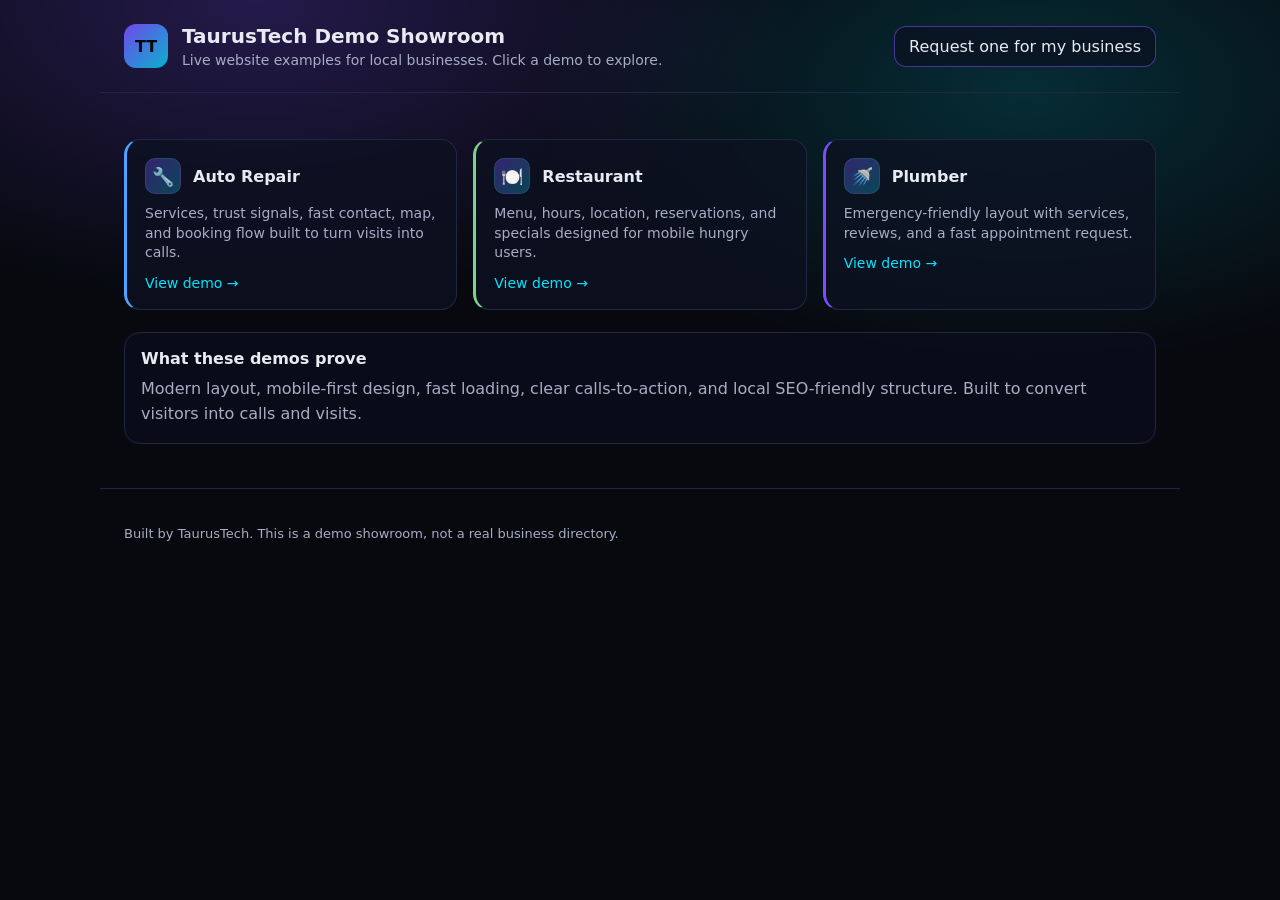
==== index.html @ b0ab9030 "Refactor CSS for improved readability and structure; enhance HTML demo cards with icons and updated " ====
<!doctype html>
<html lang="en">
<head>
  <meta charset="utf-8" />
  <meta name="viewport" content="width=device-width, initial-scale=1" />
  <title>TaurusTech Demos</title>
  <link rel="stylesheet" href="/assets/css/showroom.css" />
</head>
<body>

  <header class="wrap header">
    <div class="brand">
      <div class="logo">TT</div>
      <div class="title">
        <h1>TaurusTech Demo Showroom</h1>
        <p>Live website examples for local businesses. Click a demo to explore.</p>
      </div>
    </div>

    <a
      class="cta"
      href="mailto:keith.casko@gmail.com?subject=Website%20Demo%20Request">
      Request one for my business
    </a>
  </header>

  <main class="wrap">
    <section class="grid">

      <a class="card auto" href="https://auto-repair.taurustech.me/" target="_blank">
        <div class="card-head">
          <span class="icon">🔧</span>
          <h2>Auto Repair</h2>
        </div>
        <p>
          Services, trust signals, fast contact, map, and booking flow built to
          turn visits into calls.
        </p>
        <span class="card-link">View demo →</span>
      </a>

      <a class="card restaurant" href="https://restaurant.taurustech.me/" target="_blank">
        <div class="card-head">
          <span class="icon">🍽️</span>
          <h2>Restaurant</h2>
        </div>
        <p>
          Menu, hours, location, reservations, and specials designed for
          mobile hungry users.
        </p>
        <span class="card-link">View demo →</span>
      </a>

      <a class="card plumber" href="https://plumber.taurustech.me/" target="_blank">
        <div class="card-head">
          <span class="icon">🚿</span>
          <h2>Plumber</h2>
        </div>
        <p>
          Emergency-friendly layout with services, reviews, and a fast
          appointment request.
        </p>
        <span class="card-link">View demo →</span>
      </a>

    </section>

    <section class="notes">
      <h3>What these demos prove</h3>
      <p>
        Modern layout, mobile-first design, fast loading, clear calls-to-action,
        and local SEO-friendly structure. Built to convert visitors into calls
        and visits.
      </p>
    </section>
  </main>

  <footer class="wrap footer">
    <p>
      Built by TaurusTech. This is a demo showroom, not a real business directory.
    </p>
  </footer>

</body>
</html>
---- assets/css/showroom.css ----
:root{
  --bg:#07090f;
  --panel:#0c1020;
  --text:#e8eaf2;
  --muted:#a7adc3;
  --line:#1f2745;
  --accent:#7c4dff;
  --accent2:#00e5ff;
}

*{box-sizing:border-box}
html,body{height:100%}

body{
  margin:0;
  font-family: ui-sans-serif, system-ui, -apple-system, Segoe UI, Roboto, Arial, sans-serif;
  background:
    radial-gradient(900px 500px at 20% 0%, rgba(124,77,255,.25), transparent 60%),
    radial-gradient(900px 500px at 80% 10%, rgba(0,229,255,.16), transparent 55%),
    var(--bg);
  color:var(--text);
}

.wrap{
  max-width:1080px;
  margin:0 auto;
  padding:24px;
}

/* Header */

.header{
  display:flex;
  align-items:center;
  justify-content:space-between;
  gap:16px;
  border-bottom:1px solid var(--line);
}

.brand{
  display:flex;
  gap:14px;
  align-items:center;
}

.logo{
  width:44px;
  height:44px;
  border-radius:12px;
  display:grid;
  place-items:center;
  background: linear-gradient(135deg, rgba(124,77,255,.9), rgba(0,229,255,.75));
  color:#05060a;
  font-weight:800;
}

.title h1{
  font-size:20px;
  margin:0;
}

.title p{
  margin:4px 0 0;
  color:var(--muted);
  font-size:14px;
}

.cta{
  text-decoration:none;
  padding:10px 14px;
  border-radius:12px;
  border:1px solid rgba(124,77,255,.55);
  color:var(--text);
  background: rgba(12,16,32,.7);
}
.cta:hover{
  border-color:rgba(0,229,255,.55);
}

/* Grid */

.grid{
  margin-top:22px;
  display:grid;
  grid-template-columns: repeat(auto-fit, minmax(240px, 1fr));
  gap:16px;
}

/* Cards */

.card{
  text-decoration:none;
  color:inherit;
  background: rgba(12,16,32,.75);
  border:1px solid var(--line);
  border-radius:16px;
  padding:18px;
  transition: transform .12s ease, border-color .12s ease;
  display:flex;
  flex-direction:column;
}

.card:hover{
  transform: translateY(-2px);
  border-color: rgba(124,77,255,.6);
}

/* Card header replaces screenshots */

.card-head{
  display:flex;
  align-items:center;
  gap:12px;
  margin-bottom:10px;
}

.icon{
  width:36px;
  height:36px;
  border-radius:10px;
  display:grid;
  place-items:center;
  font-size:18px;
  background:
    linear-gradient(135deg, rgba(124,77,255,.35), rgba(0,229,255,.25));
  border:1px solid rgba(255,255,255,.08);
}

.card h2{
  margin:0;
  font-size:16px;
}

.card p{
  margin:0;
  color:var(--muted);
  font-size:14px;
  line-height:1.4;
}

.card-link{
  margin-top:12px;
  font-size:14px;
  color:var(--accent2);
}

/* Optional industry accents */

.card.auto{ border-left:3px solid #4da3ff }
.card.restaurant{ border-left:3px solid #7bd389 }
.card.plumber{ border-left:3px solid var(--accent) }

/* Notes */

.notes{
  margin-top:22px;
  padding:16px;
  border:1px solid var(--line);
  border-radius:16px;
  background: rgba(12,16,32,.55);
}

.notes h3{
  margin:0 0 8px;
  font-size:16px;
}

.notes p{
  margin:0;
  color:var(--muted);
  line-height:1.6;
}

/* Footer */

.footer{
  margin-top:20px;
  border-top:1px solid var(--line);
  color:var(--muted);
  font-size:13px;
}
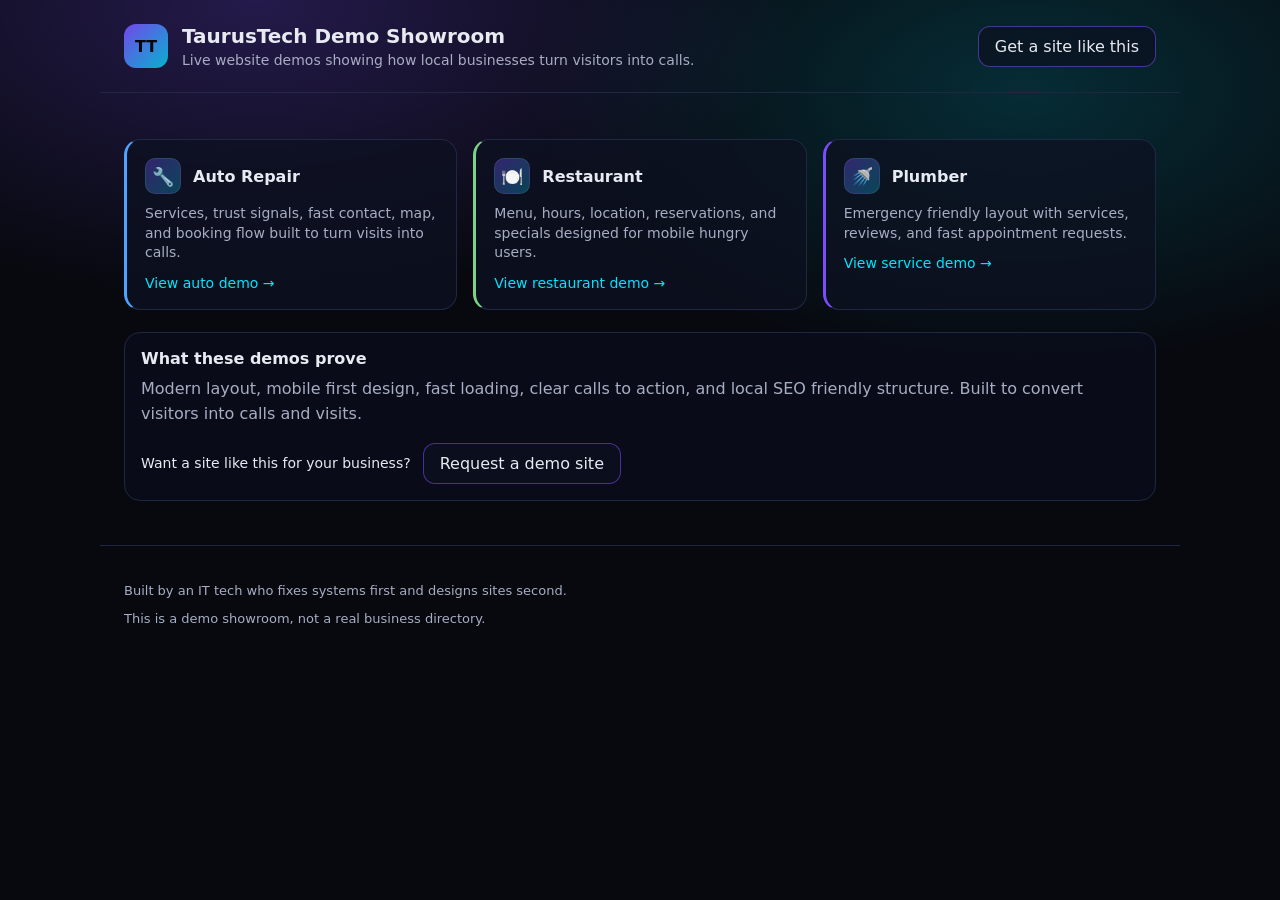
==== commit c85070ed: "Enhance showroom layout and content; update call-to-action text and improve demo descriptions" ====
--- a/index.html
+++ b/index.html
@@ -3,7 +3,7 @@
 <head>
   <meta charset="utf-8" />
   <meta name="viewport" content="width=device-width, initial-scale=1" />
-  <title>TaurusTech Demos</title>
+  <title>TaurusTech Demo Showroom</title>
   <link rel="stylesheet" href="/assets/css/showroom.css" />
 </head>
 <body>
@@ -13,18 +13,20 @@
       <div class="logo">TT</div>
       <div class="title">
         <h1>TaurusTech Demo Showroom</h1>
-        <p>Live website examples for local businesses. Click a demo to explore.</p>
+        <p>Live website demos showing how local businesses turn visitors into calls.</p>
       </div>
     </div>
 
     <a
       class="cta"
+      target="_blank"
       href="mailto:keith.casko@gmail.com?subject=Website%20Demo%20Request">
-      Request one for my business
+      Get a site like this
     </a>
   </header>
 
   <main class="wrap">
+
     <section class="grid">
 
       <a class="card auto" href="https://auto-repair.taurustech.me/" target="_blank">
@@ -36,7 +38,7 @@
           Services, trust signals, fast contact, map, and booking flow built to
           turn visits into calls.
         </p>
-        <span class="card-link">View demo →</span>
+        <span class="card-link">View auto demo →</span>
       </a>
 
       <a class="card restaurant" href="https://restaurant.taurustech.me/" target="_blank">
@@ -48,7 +50,7 @@
           Menu, hours, location, reservations, and specials designed for
           mobile hungry users.
         </p>
-        <span class="card-link">View demo →</span>
+        <span class="card-link">View restaurant demo →</span>
       </a>
 
       <a class="card plumber" href="https://plumber.taurustech.me/" target="_blank">
@@ -57,10 +59,10 @@
           <h2>Plumber</h2>
         </div>
         <p>
-          Emergency-friendly layout with services, reviews, and a fast
-          appointment request.
+          Emergency friendly layout with services, reviews, and fast
+          appointment requests.
         </p>
-        <span class="card-link">View demo →</span>
+        <span class="card-link">View service demo →</span>
       </a>
 
     </section>
@@ -68,16 +70,30 @@
     <section class="notes">
       <h3>What these demos prove</h3>
       <p>
-        Modern layout, mobile-first design, fast loading, clear calls-to-action,
-        and local SEO-friendly structure. Built to convert visitors into calls
+        Modern layout, mobile first design, fast loading, clear calls to action,
+        and local SEO friendly structure. Built to convert visitors into calls
         and visits.
       </p>
+
+      <div class="notes-cta">
+        <p>Want a site like this for your business?</p>
+        <a
+          class="cta"
+          target="_blank"
+          href="mailto:keith.casko@gmail.com?subject=Website%20Demo%20Request">
+          Request a demo site
+        </a>
+      </div>
     </section>
+
   </main>
 
   <footer class="wrap footer">
     <p>
-      Built by TaurusTech. This is a demo showroom, not a real business directory.
+      Built by an IT tech who fixes systems first and designs sites second.
+    </p>
+    <p>
+      This is a demo showroom, not a real business directory.
     </p>
   </footer>
 
--- a/assets/css/showroom.css
+++ b/assets/css/showroom.css
@@ -67,14 +67,17 @@
 
 .cta{
   text-decoration:none;
-  padding:10px 14px;
+  padding:10px 16px;
   border-radius:12px;
   border:1px solid rgba(124,77,255,.55);
   color:var(--text);
   background: rgba(12,16,32,.7);
+  transition: border-color .12s ease, box-shadow .12s ease;
 }
+
 .cta:hover{
-  border-color:rgba(0,229,255,.55);
+  border-color:rgba(0,229,255,.6);
+  box-shadow: 0 0 0 3px rgba(0,229,255,.15);
 }
 
 /* Grid */
@@ -95,17 +98,15 @@
   border:1px solid var(--line);
   border-radius:16px;
   padding:18px;
-  transition: transform .12s ease, border-color .12s ease;
   display:flex;
   flex-direction:column;
+  transition: transform .12s ease, border-color .12s ease;
 }
 
 .card:hover{
   transform: translateY(-2px);
   border-color: rgba(124,77,255,.6);
 }
-
-/* Card header replaces screenshots */
 
 .card-head{
   display:flex;
@@ -144,7 +145,7 @@
   color:var(--accent2);
 }
 
-/* Optional industry accents */
+/* Industry accents */
 
 .card.auto{ border-left:3px solid #4da3ff }
 .card.restaurant{ border-left:3px solid #7bd389 }
@@ -171,6 +172,22 @@
   line-height:1.6;
 }
 
+/* Notes CTA */
+
+.notes-cta{
+  margin-top:16px;
+  display:flex;
+  align-items:center;
+  gap:12px;
+  flex-wrap:wrap;
+}
+
+.notes-cta p{
+  margin:0;
+  font-size:14px;
+  color:var(--text);
+}
+
 /* Footer */
 
 .footer{
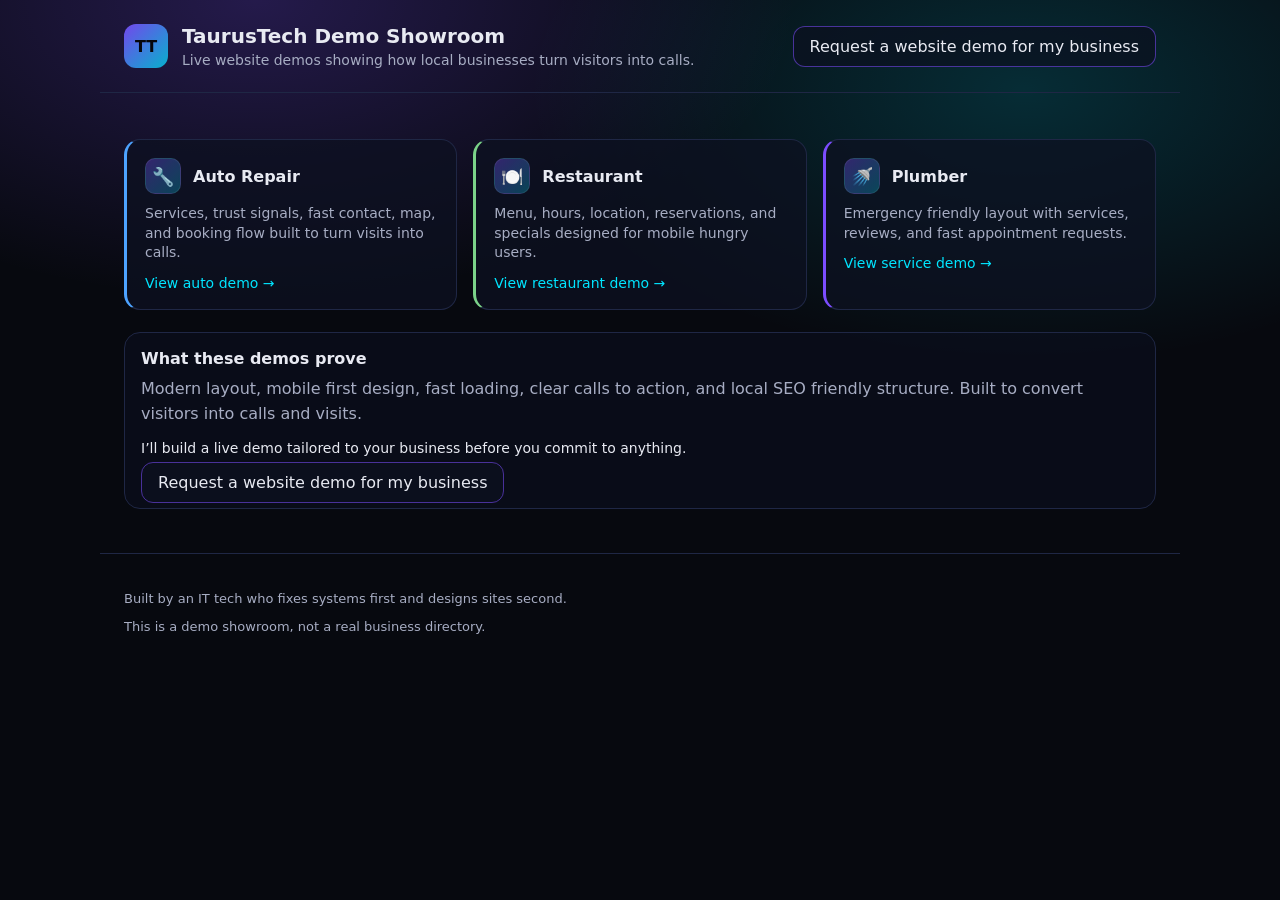
==== commit b46949e8: "Update demo request text and enhance notes section with clarifier" ====
--- a/index.html
+++ b/index.html
@@ -21,7 +21,7 @@
       class="cta"
       target="_blank"
       href="mailto:keith.casko@gmail.com?subject=Website%20Demo%20Request">
-      Get a site like this
+      Request a website demo for my business
     </a>
   </header>
 
@@ -75,13 +75,16 @@
         and visits.
       </p>
 
+      <p class="clarifier">
+        I’ll build a live demo tailored to your business before you commit to anything.
+      </p>
+
       <div class="notes-cta">
-        <p>Want a site like this for your business?</p>
         <a
           class="cta"
           target="_blank"
           href="mailto:keith.casko@gmail.com?subject=Website%20Demo%20Request">
-          Request a demo site
+          Request a website demo for my business
         </a>
       </div>
     </section>
@@ -89,12 +92,8 @@
   </main>
 
   <footer class="wrap footer">
-    <p>
-      Built by an IT tech who fixes systems first and designs sites second.
-    </p>
-    <p>
-      This is a demo showroom, not a real business directory.
-    </p>
+    <p>Built by an IT tech who fixes systems first and designs sites second.</p>
+    <p>This is a demo showroom, not a real business directory.</p>
   </footer>
 
 </body>
--- a/assets/css/showroom.css
+++ b/assets/css/showroom.css
@@ -172,20 +172,16 @@
   line-height:1.6;
 }
 
+.notes .clarifier{
+  margin-top:10px;
+  color:var(--text);
+  font-size:14px;
+}
+
 /* Notes CTA */
 
 .notes-cta{
-  margin-top:16px;
-  display:flex;
-  align-items:center;
-  gap:12px;
-  flex-wrap:wrap;
-}
-
-.notes-cta p{
-  margin:0;
-  font-size:14px;
-  color:var(--text);
+  margin-top:14px;
 }
 
 /* Footer */
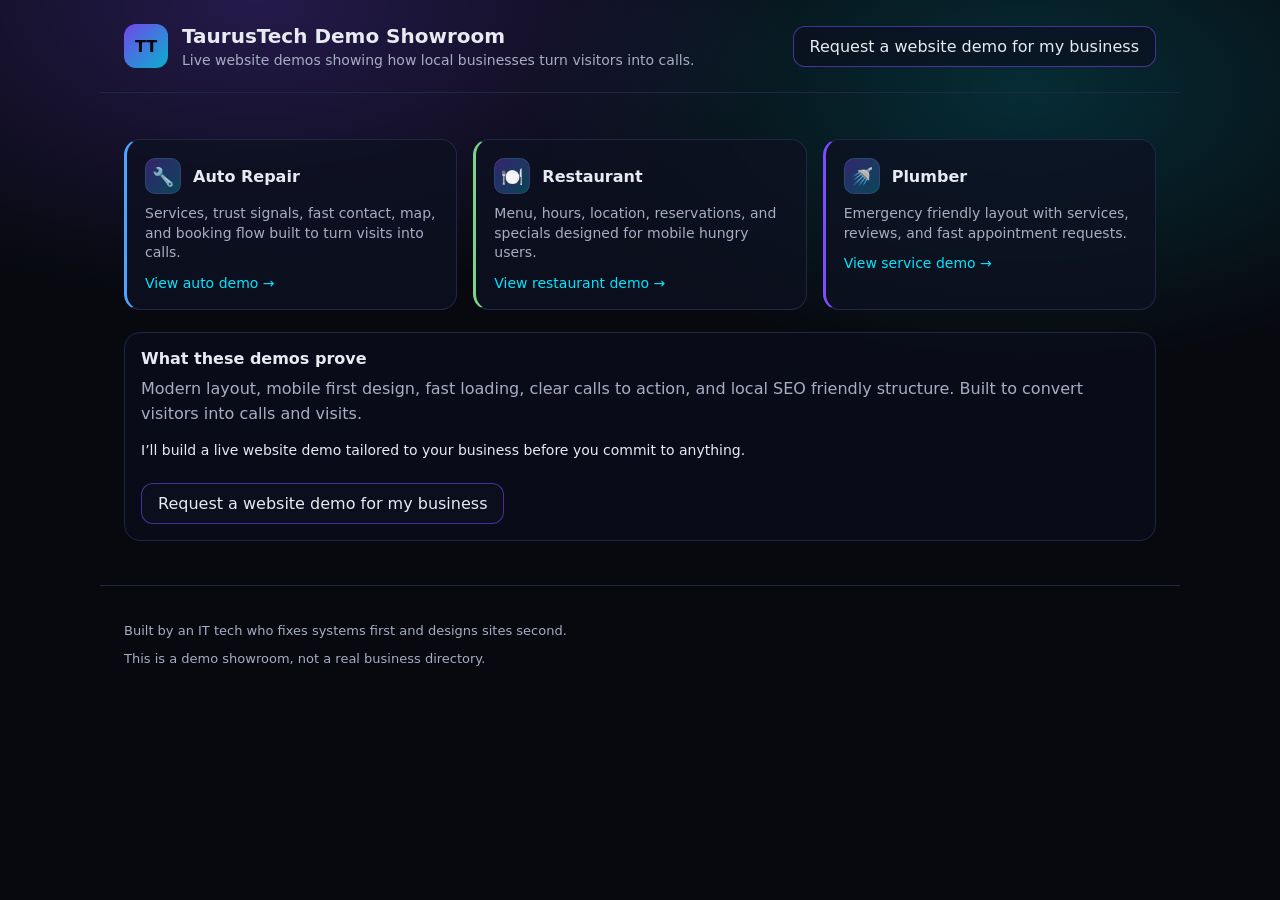
==== commit 4d61e85e: "Enhance notes section layout and styling; adjust margins and add flexbox for better alignment" ====
--- a/index.html
+++ b/index.html
@@ -67,27 +67,27 @@
 
     </section>
 
-    <section class="notes">
-      <h3>What these demos prove</h3>
-      <p>
-        Modern layout, mobile first design, fast loading, clear calls to action,
-        and local SEO friendly structure. Built to convert visitors into calls
-        and visits.
-      </p>
+  <section class="notes">
+  <h3>What these demos prove</h3>
+  <p>
+    Modern layout, mobile first design, fast loading, clear calls to action,
+    and local SEO friendly structure. Built to convert visitors into calls
+    and visits.
+  </p>
 
-      <p class="clarifier">
-        I’ll build a live demo tailored to your business before you commit to anything.
-      </p>
+  <p class="clarifier">
+    I’ll build a live website demo tailored to your business before you commit to anything.
+  </p>
 
-      <div class="notes-cta">
-        <a
-          class="cta"
-          target="_blank"
-          href="mailto:keith.casko@gmail.com?subject=Website%20Demo%20Request">
-          Request a website demo for my business
-        </a>
-      </div>
-    </section>
+  <div class="notes-cta">
+    <a
+      class="cta"
+      target="_blank"
+      href="mailto:keith.casko@gmail.com?subject=Website%20Demo%20Request">
+      Request a website demo for my business
+    </a>
+  </div>
+</section>
 
   </main>
 
--- a/assets/css/showroom.css
+++ b/assets/css/showroom.css
@@ -173,7 +173,8 @@
 }
 
 .notes .clarifier{
-  margin-top:10px;
+  margin-top:12px;
+  margin-bottom:6px;
   color:var(--text);
   font-size:14px;
 }
@@ -181,7 +182,15 @@
 /* Notes CTA */
 
 .notes-cta{
-  margin-top:14px;
+  margin-top:18px;
+  display:flex;
+  align-items:center;
+  gap:12px;
+  flex-wrap:wrap;
+}
+
+.notes-cta .cta{
+  margin-top:4px;
 }
 
 /* Footer */
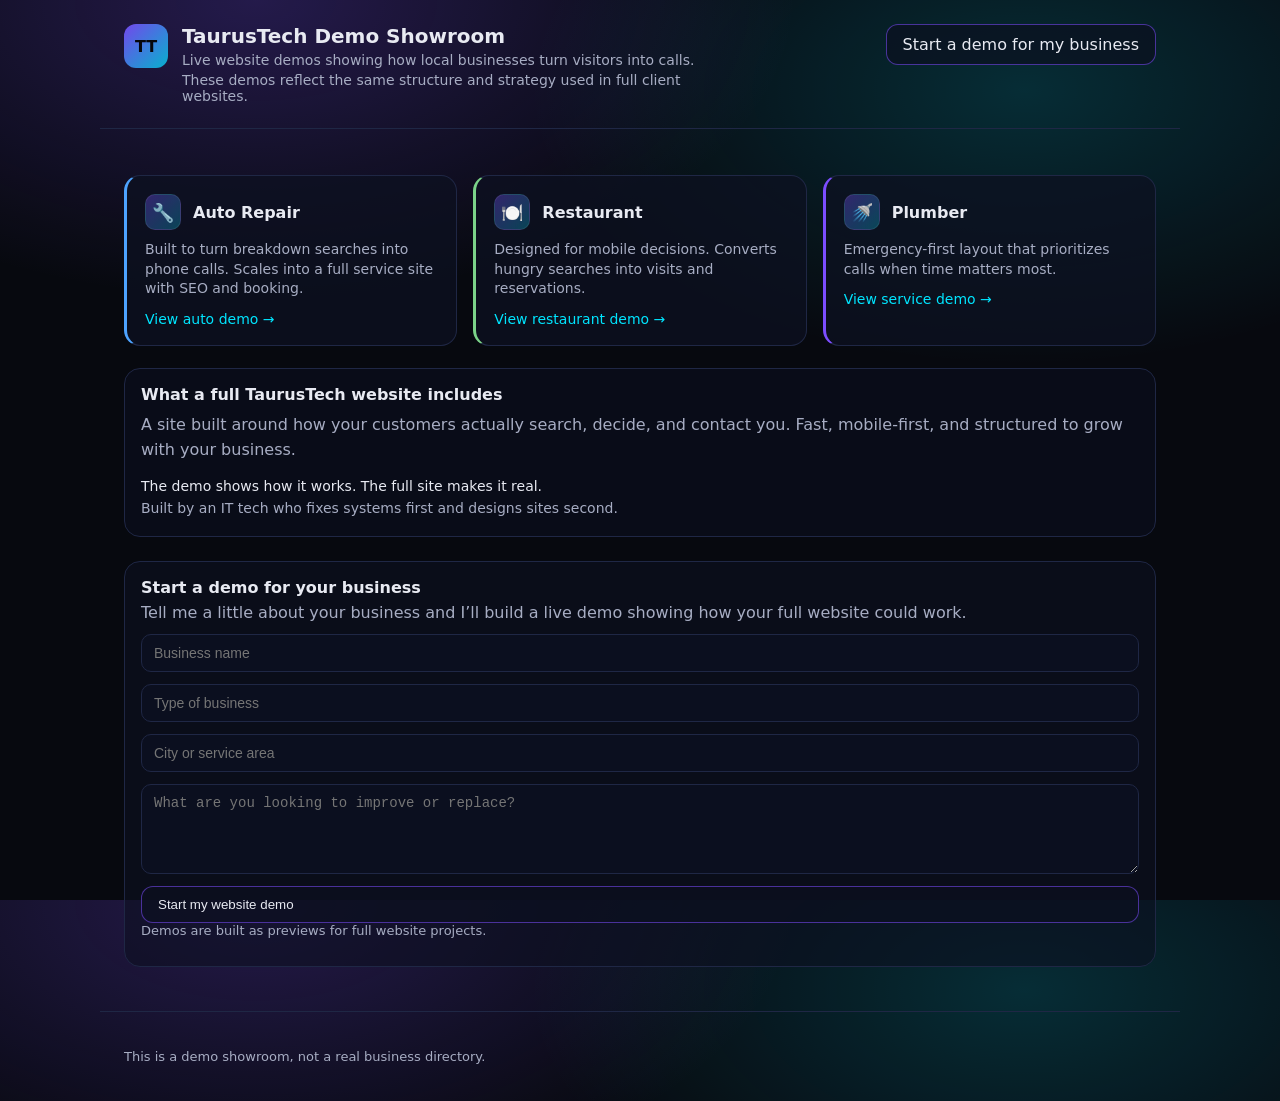
==== commit 475f5c1b: "Refactor showroom layout and content; enhance notes section with new descriptions and styling" ====
--- a/index.html
+++ b/index.html
@@ -14,14 +14,14 @@
       <div class="title">
         <h1>TaurusTech Demo Showroom</h1>
         <p>Live website demos showing how local businesses turn visitors into calls.</p>
+        <p class="hero-sub">
+          These demos reflect the same structure and strategy used in full client websites.
+        </p>
       </div>
     </div>
 
-    <a
-      class="cta"
-      target="_blank"
-      href="mailto:keith.casko@gmail.com?subject=Website%20Demo%20Request">
-      Request a website demo for my business
+    <a class="cta" href="#contact">
+      Start a demo for my business
     </a>
   </header>
 
@@ -35,8 +35,8 @@
           <h2>Auto Repair</h2>
         </div>
         <p>
-          Services, trust signals, fast contact, map, and booking flow built to
-          turn visits into calls.
+          Built to turn breakdown searches into phone calls.
+          Scales into a full service site with SEO and booking.
         </p>
         <span class="card-link">View auto demo →</span>
       </a>
@@ -47,8 +47,8 @@
           <h2>Restaurant</h2>
         </div>
         <p>
-          Menu, hours, location, reservations, and specials designed for
-          mobile hungry users.
+          Designed for mobile decisions.
+          Converts hungry searches into visits and reservations.
         </p>
         <span class="card-link">View restaurant demo →</span>
       </a>
@@ -59,40 +59,56 @@
           <h2>Plumber</h2>
         </div>
         <p>
-          Emergency friendly layout with services, reviews, and fast
-          appointment requests.
+          Emergency-first layout that prioritizes calls
+          when time matters most.
         </p>
         <span class="card-link">View service demo →</span>
       </a>
 
     </section>
 
-  <section class="notes">
-  <h3>What these demos prove</h3>
-  <p>
-    Modern layout, mobile first design, fast loading, clear calls to action,
-    and local SEO friendly structure. Built to convert visitors into calls
-    and visits.
-  </p>
+    <section class="notes">
+      <h3>What a full TaurusTech website includes</h3>
+      <p>
+        A site built around how your customers actually search, decide, and contact you.
+        Fast, mobile-first, and structured to grow with your business.
+      </p>
 
-  <p class="clarifier">
-    I’ll build a live website demo tailored to your business before you commit to anything.
-  </p>
+      <p class="clarifier">
+        The demo shows how it works. The full site makes it real.
+      </p>
 
-  <div class="notes-cta">
-    <a
-      class="cta"
-      target="_blank"
-      href="mailto:keith.casko@gmail.com?subject=Website%20Demo%20Request">
-      Request a website demo for my business
-    </a>
-  </div>
-</section>
+      <p class="positioning">
+        Built by an IT tech who fixes systems first and designs sites second.
+      </p>
+    </section>
+
+    <section class="contact" id="contact">
+      <h3>Start a demo for your business</h3>
+      <p>
+        Tell me a little about your business and I’ll build a live demo
+        showing how your full website could work.
+      </p>
+
+      <form method="post" action="YOUR_FORM_ENDPOINT">
+        <input type="text" name="business" placeholder="Business name" required />
+        <input type="text" name="type" placeholder="Type of business" required />
+        <input type="text" name="location" placeholder="City or service area" required />
+        <textarea name="message" placeholder="What are you looking to improve or replace?"></textarea>
+
+        <button type="submit" class="cta">
+          Start my website demo
+        </button>
+      </form>
+
+      <p class="form-note">
+        Demos are built as previews for full website projects.
+      </p>
+    </section>
 
   </main>
 
   <footer class="wrap footer">
-    <p>Built by an IT tech who fixes systems first and designs sites second.</p>
     <p>This is a demo showroom, not a real business directory.</p>
   </footer>
 
--- a/assets/css/showroom.css
+++ b/assets/css/showroom.css
@@ -31,7 +31,7 @@
 
 .header{
   display:flex;
-  align-items:center;
+  align-items:flex-start;
   justify-content:space-between;
   gap:16px;
   border-bottom:1px solid var(--line);
@@ -40,7 +40,7 @@
 .brand{
   display:flex;
   gap:14px;
-  align-items:center;
+  align-items:flex-start;
 }
 
 .logo{
@@ -64,6 +64,12 @@
   color:var(--muted);
   font-size:14px;
 }
+
+.hero-sub{
+  max-width:520px;
+}
+
+/* CTA */
 
 .cta{
   text-decoration:none;
@@ -73,6 +79,8 @@
   color:var(--text);
   background: rgba(12,16,32,.7);
   transition: border-color .12s ease, box-shadow .12s ease;
+  display:inline-flex;
+  align-items:center;
 }
 
 .cta:hover{
@@ -174,23 +182,61 @@
 
 .notes .clarifier{
   margin-top:12px;
-  margin-bottom:6px;
-  color:var(--text);
-  font-size:14px;
-}
-
-/* Notes CTA */
-
-.notes-cta{
-  margin-top:18px;
-  display:flex;
-  align-items:center;
+  color:var(--text);
+  font-size:14px;
+}
+
+.positioning{
+  margin-top:10px;
+  font-size:14px;
+  color:var(--accent2);
+}
+
+/* Contact Form */
+
+.contact{
+  margin-top:24px;
+  padding:16px;
+  border:1px solid var(--line);
+  border-radius:16px;
+  background: rgba(12,16,32,.6);
+}
+
+.contact h3{
+  margin:0 0 6px;
+  font-size:16px;
+}
+
+.contact p{
+  margin:0 0 12px;
+  color:var(--muted);
+}
+
+.contact form{
+  display:grid;
   gap:12px;
-  flex-wrap:wrap;
-}
-
-.notes-cta .cta{
-  margin-top:4px;
+}
+
+.contact input,
+.contact textarea{
+  width:100%;
+  padding:10px 12px;
+  border-radius:10px;
+  border:1px solid var(--line);
+  background:#0b0f1f;
+  color:var(--text);
+  font-size:14px;
+}
+
+.contact textarea{
+  min-height:90px;
+  resize:vertical;
+}
+
+.form-note{
+  margin-top:10px;
+  font-size:13px;
+  color:var(--muted);
 }
 
 /* Footer */
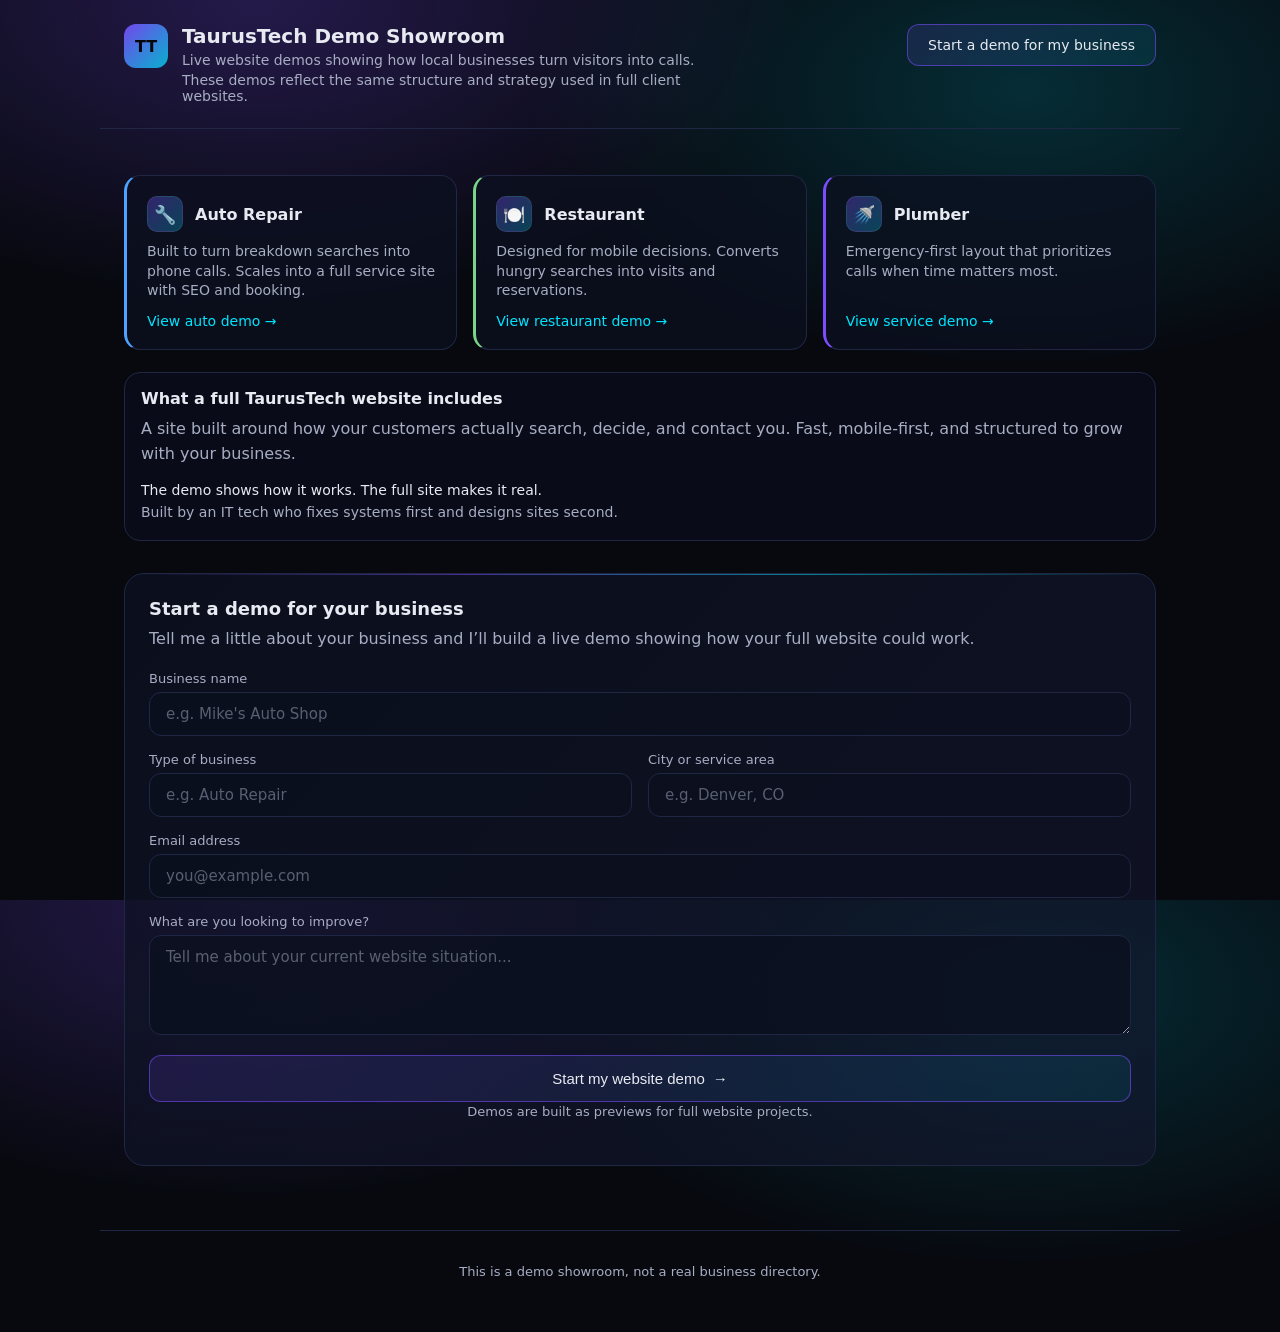
==== commit e24507a4: "Modernize showroom with enhanced form, animations, and polish - Add FormSubmit integration for conta" ====
--- a/index.html
+++ b/index.html
@@ -90,16 +90,48 @@
         showing how your full website could work.
       </p>
 
-      <form method="post" action="YOUR_FORM_ENDPOINT">
-        <input type="text" name="business" placeholder="Business name" required />
-        <input type="text" name="type" placeholder="Type of business" required />
-        <input type="text" name="location" placeholder="City or service area" required />
-        <textarea name="message" placeholder="What are you looking to improve or replace?"></textarea>
+      <form method="post" action="https://formsubmit.co/keith.casko@gmail.com" id="demo-form">
+        <!-- FormSubmit configuration -->
+        <input type="hidden" name="_subject" value="New Demo Request - TaurusTech Showroom">
+        <input type="hidden" name="_captcha" value="false">
+        <input type="hidden" name="_template" value="table">
+        <input type="hidden" name="_next" value="https://demos.taurustech.me/thanks.html">
+        <input type="text" name="_honey" style="display:none">
+        
+        <div class="form-group">
+          <label for="business">Business name</label>
+          <input type="text" id="business" name="business" placeholder="e.g. Mike's Auto Shop" required />
+        </div>
+        <div class="form-row">
+          <div class="form-group">
+            <label for="type">Type of business</label>
+            <input type="text" id="type" name="type" placeholder="e.g. Auto Repair" required />
+          </div>
+          <div class="form-group">
+            <label for="location">City or service area</label>
+            <input type="text" id="location" name="location" placeholder="e.g. Denver, CO" required />
+          </div>
+        </div>
+        <div class="form-group">
+          <label for="email">Email address</label>
+          <input type="email" id="email" name="email" placeholder="you@example.com" required />
+        </div>
+        <div class="form-group">
+          <label for="message">What are you looking to improve?</label>
+          <textarea id="message" name="message" placeholder="Tell me about your current website situation..."></textarea>
+        </div>
 
-        <button type="submit" class="cta">
-          Start my website demo
+        <button type="submit" class="cta submit-btn">
+          <span class="btn-text">Start my website demo</span>
+          <span class="btn-icon">→</span>
         </button>
       </form>
+
+      <div class="form-success" id="form-success">
+        <span class="success-icon">✓</span>
+        <h4>Demo request received!</h4>
+        <p>I'll be in touch soon with your custom demo.</p>
+      </div>
 
       <p class="form-note">
         Demos are built as previews for full website projects.
@@ -112,5 +144,6 @@
     <p>This is a demo showroom, not a real business directory.</p>
   </footer>
 
+  <script src="/assets/js/showroom.js"></script>
 </body>
 </html>
--- a/assets/css/showroom.css
+++ b/assets/css/showroom.css
@@ -6,9 +6,12 @@
   --line:#1f2745;
   --accent:#7c4dff;
   --accent2:#00e5ff;
+  --success:#22c55e;
+  --error:#ef4444;
 }
 
 *{box-sizing:border-box}
+html{scroll-behavior:smooth}
 html,body{height:100%}
 
 body{
@@ -19,6 +22,25 @@
     radial-gradient(900px 500px at 80% 10%, rgba(0,229,255,.16), transparent 55%),
     var(--bg);
   color:var(--text);
+  -webkit-font-smoothing: antialiased;
+  -moz-osx-font-smoothing: grayscale;
+}
+
+/* Animations */
+@keyframes fadeInUp {
+  from { opacity: 0; transform: translateY(20px); }
+  to { opacity: 1; transform: translateY(0); }
+}
+
+@keyframes pulse {
+  0%, 100% { transform: scale(1); }
+  50% { transform: scale(1.05); }
+}
+
+@keyframes successPop {
+  0% { opacity: 0; transform: scale(0.8); }
+  50% { transform: scale(1.05); }
+  100% { opacity: 1; transform: scale(1); }
 }
 
 .wrap{
@@ -73,19 +95,56 @@
 
 .cta{
   text-decoration:none;
-  padding:10px 16px;
+  padding:12px 20px;
   border-radius:12px;
   border:1px solid rgba(124,77,255,.55);
   color:var(--text);
-  background: rgba(12,16,32,.7);
-  transition: border-color .12s ease, box-shadow .12s ease;
+  background: linear-gradient(135deg, rgba(124,77,255,.15), rgba(0,229,255,.08));
+  transition: all .2s ease;
   display:inline-flex;
   align-items:center;
+  gap:8px;
+  font-weight:500;
+  font-size:14px;
+  cursor:pointer;
+  position:relative;
+  overflow:hidden;
+}
+
+.cta::before{
+  content:'';
+  position:absolute;
+  inset:0;
+  background: linear-gradient(135deg, rgba(124,77,255,.3), rgba(0,229,255,.2));
+  opacity:0;
+  transition: opacity .2s ease;
 }
 
 .cta:hover{
-  border-color:rgba(0,229,255,.6);
-  box-shadow: 0 0 0 3px rgba(0,229,255,.15);
+  border-color:rgba(0,229,255,.7);
+  box-shadow: 0 0 0 3px rgba(0,229,255,.15), 0 8px 32px rgba(0,229,255,.1);
+  transform: translateY(-1px);
+}
+
+.cta:hover::before{
+  opacity:1;
+}
+
+.cta:active{
+  transform: translateY(0);
+}
+
+.btn-text, .btn-icon{
+  position:relative;
+  z-index:1;
+}
+
+.btn-icon{
+  transition: transform .2s ease;
+}
+
+.cta:hover .btn-icon{
+  transform: translateX(3px);
 }
 
 /* Grid */
@@ -105,15 +164,26 @@
   background: rgba(12,16,32,.75);
   border:1px solid var(--line);
   border-radius:16px;
-  padding:18px;
+  padding:20px;
   display:flex;
   flex-direction:column;
-  transition: transform .12s ease, border-color .12s ease;
-}
+  transition: all .25s ease;
+  animation: fadeInUp .5s ease backwards;
+  backdrop-filter: blur(8px);
+}
+
+.card:nth-child(1){ animation-delay: .1s }
+.card:nth-child(2){ animation-delay: .2s }
+.card:nth-child(3){ animation-delay: .3s }
 
 .card:hover{
-  transform: translateY(-2px);
+  transform: translateY(-4px);
   border-color: rgba(124,77,255,.6);
+  box-shadow: 0 12px 40px rgba(124,77,255,.15), 0 4px 12px rgba(0,0,0,.3);
+}
+
+.card:hover .card-link{
+  transform: translateX(4px);
 }
 
 .card-head{
@@ -148,9 +218,14 @@
 }
 
 .card-link{
-  margin-top:12px;
+  margin-top:auto;
+  padding-top:12px;
   font-size:14px;
   color:var(--accent2);
+  transition: transform .2s ease;
+  display:inline-flex;
+  align-items:center;
+  gap:4px;
 }
 
 /* Industry accents */
@@ -195,55 +270,222 @@
 /* Contact Form */
 
 .contact{
-  margin-top:24px;
-  padding:16px;
+  margin-top:32px;
+  padding:24px;
   border:1px solid var(--line);
-  border-radius:16px;
-  background: rgba(12,16,32,.6);
+  border-radius:20px;
+  background: linear-gradient(135deg, rgba(12,16,32,.8), rgba(20,24,48,.6));
+  position:relative;
+  overflow:hidden;
+}
+
+.contact::before{
+  content:'';
+  position:absolute;
+  top:0;
+  left:0;
+  right:0;
+  height:1px;
+  background: linear-gradient(90deg, transparent, rgba(124,77,255,.5), rgba(0,229,255,.5), transparent);
 }
 
 .contact h3{
-  margin:0 0 6px;
-  font-size:16px;
-}
-
-.contact p{
-  margin:0 0 12px;
-  color:var(--muted);
+  margin:0 0 8px;
+  font-size:18px;
+  font-weight:600;
+}
+
+.contact > p{
+  margin:0 0 20px;
+  color:var(--muted);
+  line-height:1.5;
 }
 
 .contact form{
   display:grid;
-  gap:12px;
+  gap:16px;
+}
+
+.form-group{
+  display:flex;
+  flex-direction:column;
+  gap:6px;
+}
+
+.form-group label{
+  font-size:13px;
+  font-weight:500;
+  color:var(--muted);
+  transition: color .2s ease;
+}
+
+.form-group:focus-within label{
+  color:var(--accent2);
+}
+
+.form-row{
+  display:grid;
+  grid-template-columns: 1fr 1fr;
+  gap:16px;
+}
+
+@media (max-width: 540px) {
+  .form-row{
+    grid-template-columns: 1fr;
+  }
 }
 
 .contact input,
 .contact textarea{
   width:100%;
-  padding:10px 12px;
-  border-radius:10px;
+  padding:12px 16px;
+  border-radius:12px;
   border:1px solid var(--line);
-  background:#0b0f1f;
-  color:var(--text);
-  font-size:14px;
+  background: rgba(11,15,31,.8);
+  color:var(--text);
+  font-size:15px;
+  font-family:inherit;
+  transition: all .2s ease;
+}
+
+.contact input::placeholder,
+.contact textarea::placeholder{
+  color:rgba(167,173,195,.5);
+}
+
+.contact input:hover,
+.contact textarea:hover{
+  border-color:rgba(124,77,255,.4);
+}
+
+.contact input:focus,
+.contact textarea:focus{
+  outline:none;
+  border-color:var(--accent2);
+  box-shadow: 0 0 0 3px rgba(0,229,255,.1), 0 4px 16px rgba(0,229,255,.08);
+  background: rgba(11,15,31,1);
 }
 
 .contact textarea{
-  min-height:90px;
+  min-height:100px;
   resize:vertical;
 }
 
+.submit-btn{
+  justify-content:center;
+  padding:14px 24px;
+  font-size:15px;
+  margin-top:4px;
+}
+
+.submit-btn:disabled{
+  opacity:.6;
+  cursor:not-allowed;
+}
+
 .form-note{
-  margin-top:10px;
+  margin-top:12px;
   font-size:13px;
   color:var(--muted);
+  text-align:center;
+}
+
+/* Form Success State */
+
+.form-success{
+  display:none;
+  text-align:center;
+  padding:32px 20px;
+}
+
+.form-success.show{
+  display:block;
+  animation: successPop .4s ease;
+}
+
+.success-icon{
+  display:inline-flex;
+  align-items:center;
+  justify-content:center;
+  width:56px;
+  height:56px;
+  border-radius:50%;
+  background: linear-gradient(135deg, rgba(34,197,94,.2), rgba(0,229,255,.15));
+  border:2px solid var(--success);
+  font-size:24px;
+  color:var(--success);
+  margin-bottom:16px;
+}
+
+.form-success h4{
+  margin:0 0 8px;
+  font-size:18px;
+  color:var(--text);
+}
+
+.form-success p{
+  margin:0;
+  color:var(--muted);
 }
 
 /* Footer */
 
 .footer{
-  margin-top:20px;
+  margin-top:40px;
+  padding-top:20px;
+  padding-bottom:40px;
   border-top:1px solid var(--line);
   color:var(--muted);
   font-size:13px;
-}
+  text-align:center;
+}
+
+/* Responsive adjustments */
+
+@media (max-width: 680px) {
+  .header{
+    flex-direction:column;
+    align-items:stretch;
+    gap:20px;
+  }
+  
+  .header .cta{
+    text-align:center;
+    justify-content:center;
+  }
+  
+  .title h1{
+    font-size:18px;
+  }
+  
+  .contact{
+    padding:20px 16px;
+  }
+}
+
+/* Scroll animations */
+
+.animate-on-scroll{
+  opacity:0;
+  transform:translateY(30px);
+  transition: opacity .6s ease, transform .6s ease;
+}
+
+.animate-on-scroll.visible{
+  opacity:1;
+  transform:translateY(0);
+}
+
+/* Selection styling */
+
+::selection{
+  background:rgba(124,77,255,.4);
+  color:var(--text);
+}
+
+/* Focus visible for accessibility */
+
+:focus-visible{
+  outline:2px solid var(--accent2);
+  outline-offset:2px;
+}
